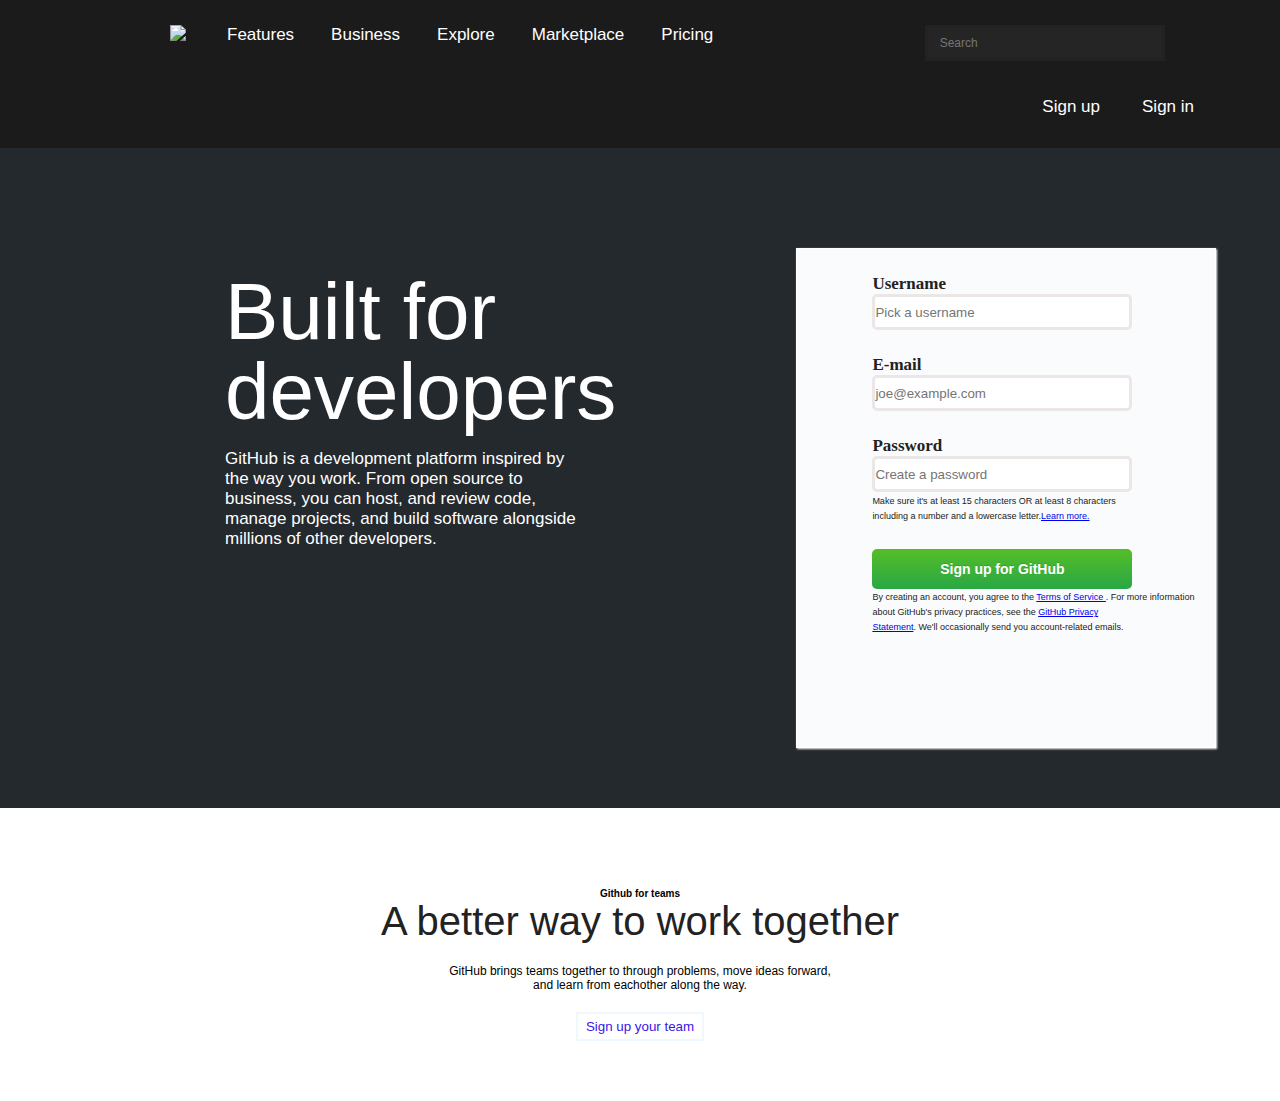
==== index.html @ 7843959c "Add files via upload" ====
<!DOCTYPE HTML>
<html lang="en">

    <head>
      <link rel="stylesheet" type="text/css" href="github.css">
      <script src="script.js" defer></script>
      <title>GitHub - Login Page</title>
    </head>
    <body>

        <header>
            <nav class="git-header">
              <div class="logo"><img src="https://s1.qwant.com/thumbr/0x380/9/e/6edb64e82aa22fce8522660a8e170cb7b8d7d72f829991e5f7b0a6d381c98c/github_logo.png?u=https%3A%2F%2Fd2eip9sf3oo6c2.cloudfront.net%2Ftags%2Fimages%2F000%2F000%2F276%2Ffull%2Fgithub_logo.png&q=0&b=1&p=0&a=0"> <a href="#" ></a></div>
              <a href="#" class="toggle-button">
                <span class="bar"></span>
                <span class="bar"></span>
                <span class="bar"></span>
              </a>
              <div class="topnav">
                <ul>    
                  <li><a href="#">Features</a></li>
                  <li><a href="#">Business</a></li>
                  <li><a href="#">Explore</a></li>
                  <li><a href="#">Marketplace</a></li>
                  <li><a href="#">Pricing</a></li>
                </ul>
              </div>
              <div class="search-container">
                <form>
                  <input type="text" placeholder="Search" name="search">
                  <button id="button_1" type="submit">Sign in</button>
                  <button id="button_2" type="submit">Sign up</button>
                </form>
              </div>
            </nav>
        </header>

        <div class="gray-writing">
            <div class="gray-text-container">
                <p id="h1-title">Built for<br>developers</p>
                <p id="above">GitHub is a development platform inspired by <br>the way you work. From <strong>open source</strong> to<br> <strong>business</strong>, you can host, and review code,<br>manage projects, and build software alongside<br>millions of other developers.</p>
            </div>
            <div class="form-container">
              <form class="sign-up-form">
                    
                    <p class="details">
                      <label>Username</label>
                      <input type=text class="input-block" placeholder="Pick a username" name="username">
                    </p>
                    
                    <p class="details">
                      <label>E-mail</label>
                      <input type=text class="input-block" placeholder="joe@example.com" name="email">
                    </p>
                    
                    <p class="details">
                      <label>Password</label>
                      <input type=text class="input-block" placeholder="Create a password" name="password">
                      <h6 class="terms">Make sure it's <span data-more-than-n-chars=""> at least 15 characters</span> OR <span data-min-chars=""> at least 8 characters<br></span> <span data-number-requirement=""> including a number</span> <span data-letter-requirement=""> and a lowercase letter.</span><a href="#">Learn more.</a>
                      </h6>
                    </p>
                  
                    <p>
                      <button id="sign-up-button">Sign up for GitHub</button>
                      <h6 class="terms">By creating an account, you agree to the <a href="#"> Terms of Service </a>. For more information about GitHub's privacy practices, see the <a href="#">GitHub Privacy <br> Statement</a>. We'll occasionally send you account-related emails.
                      </h6>
                    </p>
              </form>
            </div>
        </div>

        <div class="white-writing">
          <h6>Github for teams</h6>
            <h1>A better way to work together</h1>
              <p id="below">GitHub brings teams together to through problems, move ideas forward,<br> and learn from eachother along the way.</p>
                <button id="button_3">Sign up your team</button>
        </div>

    </body>
     
</html>
---- github.css ----
*{
  box-sizing: border-box;
  margin: 0px;
  padding: 0px;
  font-family: 'Segoe UI', Tahoma, Geneva, Verdana, sans-serif;
}
html{
  background-color: rgb(255, 255, 255);
  color: rgb(255, 255, 255);
  font-size: 12px;
  font-weight: 300;
}

/* body{
 
} */

.git-header{
  padding: 0px 5px 0px 125px;
  display: flex;
  list-style: none;
  justify-content: center;
  background: rgb(27, 27, 27);
}

.logo {
  margin-left: 45px;
  margin-right: -45px;
  margin-top: 25px;
  display: flex;
  list-style: none;
  text-decoration: none;
}

.topnav{
  /* padding: 26px 26px; */
  width: 60%;
}

.topnav ul {
  padding: 10px;
  margin-left: 50px;
  margin-right: 50px;
  background: rgb(27, 27, 27);
  text-align: center;
  display: flex;
}

.topnav li{
  list-style: none;
  display: flex;
}

.topnav li a {
  /*float: left;*/
  text-decoration: none;
  color: white;
  text-align: center;
  padding: 14px 16px;
  margin-top: 1px;
  margin-left: 10px;
  margin-right: -5px;
  font-size: 17px;
  justify-content:space-evenly;
  
}

.search-container{
  color: white;
  display: flex;
  list-style: none;
  justify-content: space-evenly;
  background: rgb(27, 27, 27);
  width: 50%;
  padding: 10px;
  margin-left: 80px;
  margin-right: 50px;
  text-align: center;
}

.search-container input[type=text] {
  padding: 12px;
  margin: 15px;
  width: 240px;
  height: 36px;
  font-size: 12px;
  color: white;
  border: #222;
  background: rgb(37, 37, 37);
  border-style: solid;
}

#button_1 {
  float: right;
  padding: 6px;
  margin: 15px;
  color: white;
  background: rgb(27, 27, 27);
  font-size: 17px;
  border: none;
  cursor: pointer;
}

#button_2 {
  float: right;
  padding: 6px;
  margin: 15px;
  color: white;
  background: rgb(27, 27, 27);
  font-size: 17px;
  border: none;
  cursor: pointer;
}

.toggle-button {
  position: absolute;
  top: 0.75rem;
  right: 1rem;
  display: none;
  flex-direction: column;
  justify-content: space-between;
  width: 30px;
  height: 21px;
}

.toggle-button .bar{
  height: 3px;
  width: 100%;
  background-color: white;
  border-radius: 5px;
}

.gray-writing{
  background-color: #24292e;
  padding-top: 20px;
  align-items: center;
  justify-content: center;
  display:flex;
  flex-direction: row;
  margin-top: 0%;
  padding-left: 100px;
}

#h1-title {
  font-size: 80px;
  color: white;
  text-align: justify;
  font-family:-apple-system, BlinkMacSystemFont, 'Segoe UI', Roboto, Oxygen, Ubuntu, Cantarell, 'Open Sans', 'Helvetica Neue', sans-serif;
  margin-top: -120px;
  line-height: 1em;
}

.gray-text-container{
  padding-top: 10px;
  padding-bottom: 20px;
  padding-left: 100px;
}

.gray-writing p {
  margin: 25px;
  font-size: 17px;
  font-weight:50;
  line-height: 20px;
  font-family:-apple-system, BlinkMacSystemFont, 'Segoe UI', Roboto, Oxygen, Ubuntu, Cantarell, 'Open Sans', 'Helvetica Neue', sans-serif;
}

#above {
  text-align: justify;
  color: white;
  font: 55px;
  margin-top: -8px;
}

.form-container{
  /*position: fixed;  Stay in place */
  margin: 5px auto;
  /* margin-left: 250px; */
  padding: 30px;
  width: 100%;
  overflow: visible; /* Enable scroll if needed */
}
.sign-up-form{
  background-color: #fafbfc;
  margin: 45px 25px 25px 125px;
  box-shadow: 1px 1px 2px;
  align-items: center;
  justify-content: center;
  border: 1px solid;
  max-width: 420px;
  width: 450px;
  height: 500px;
}

.details {
  line-height: 25px;
  margin-top: 15px;
  margin-left: 50px;
  margin-bottom: 5px;
}

.input-block{
  display: flex;
  width: 260px;
  height: 36px;
  border-radius: 5px;
  margin-left: 50px;
  border: rgb(235, 231, 231) solid;
}

label{
  color:#222;
  font-weight: bold;
  margin-left: 50px;
  font-family: Georgia, 'Times New Roman', Times, serif;
}

.terms {
  color: #222;
  font-family: 'Segoe UI', Tahoma, Geneva, Verdana, sans-serif;;
  font-weight: lighter;
  font-stretch: narrower;
  font-size: xx-small;
  margin-top: -23.5px;
  margin-left: 75px;
  line-height: 15px;
  /* padding-top: 2px; */
    
}

#sign-up-button {
  color: white;
  background-color: #28a745;
  border: #298d40;
  border-radius: 5px;
  margin-top: 20px;
  margin-left: 50px;
  display: block;
  width: 260px;
  text-align: center;
  text-shadow: 0 -1px 0 rgba(0,0,0,0.15);
  background-image: linear-gradient(#55be28, #28a745);
  position: relative;
  padding: 12px 12px;
  font-size: 14px;
  font-weight: 600;
  cursor: pointer;
  overflow: visible;
}

.white-writing{
  background-color: white;
  color: black;
  text-align: center;
  margin: 80px 0px 60px 0px;
  /*padding: -60px 0px 20px 0px;*/
}
.white-writing h6{
  font-size: smaller;
  color: black;
  font-weight: 800;
  text-align: center;
  margin-top: 20px;
}
.white-writing h1{
  font-size: 40px;
  font-weight: 100;
  font-family:'Lucida Sans', 'Lucida Sans Regular', 'Lucida Grande', 'Lucida Sans Unicode', Geneva, Verdana, sans-serif;
  color: #222;
  text-align: center;
  margin-bottom: 20px;
}
#button_3{
  padding:5px 8px 5px 8px;
  margin-top: 20px;
  color: #3915e9;
  background-color: white;
  border-color: aliceblue;
  border-style: solid;
}
#button_3:hover{
  border-style:  double;
  transform: translate(1,5);
  transform: scale(1.22);
}

@media (max-width: 400px) {
  .toggle-button {
    display: flex;
  }

  .topnav {
    /* display: none; */
    width: 100%;
  }

  .git-header {
    flex-direction: column;
    align-items: flex-start;
  }

  .topnav ul {
    width: 100%;
    flex-direction: column;
  }

  .topnav li {
    text-align: center;
  }

  .topnav li a {
    padding: 05rem 1rem;
    align-items: center;
    display: flex;
    flex-direction: column;
  }

  /* .topnav .active {
    display: flex;
  } */

  /* .form-container{
      width: auto;
      height: auto;
      flex-direction: column;
  }

  .sign-up {
    width: 100%;
  } */

}
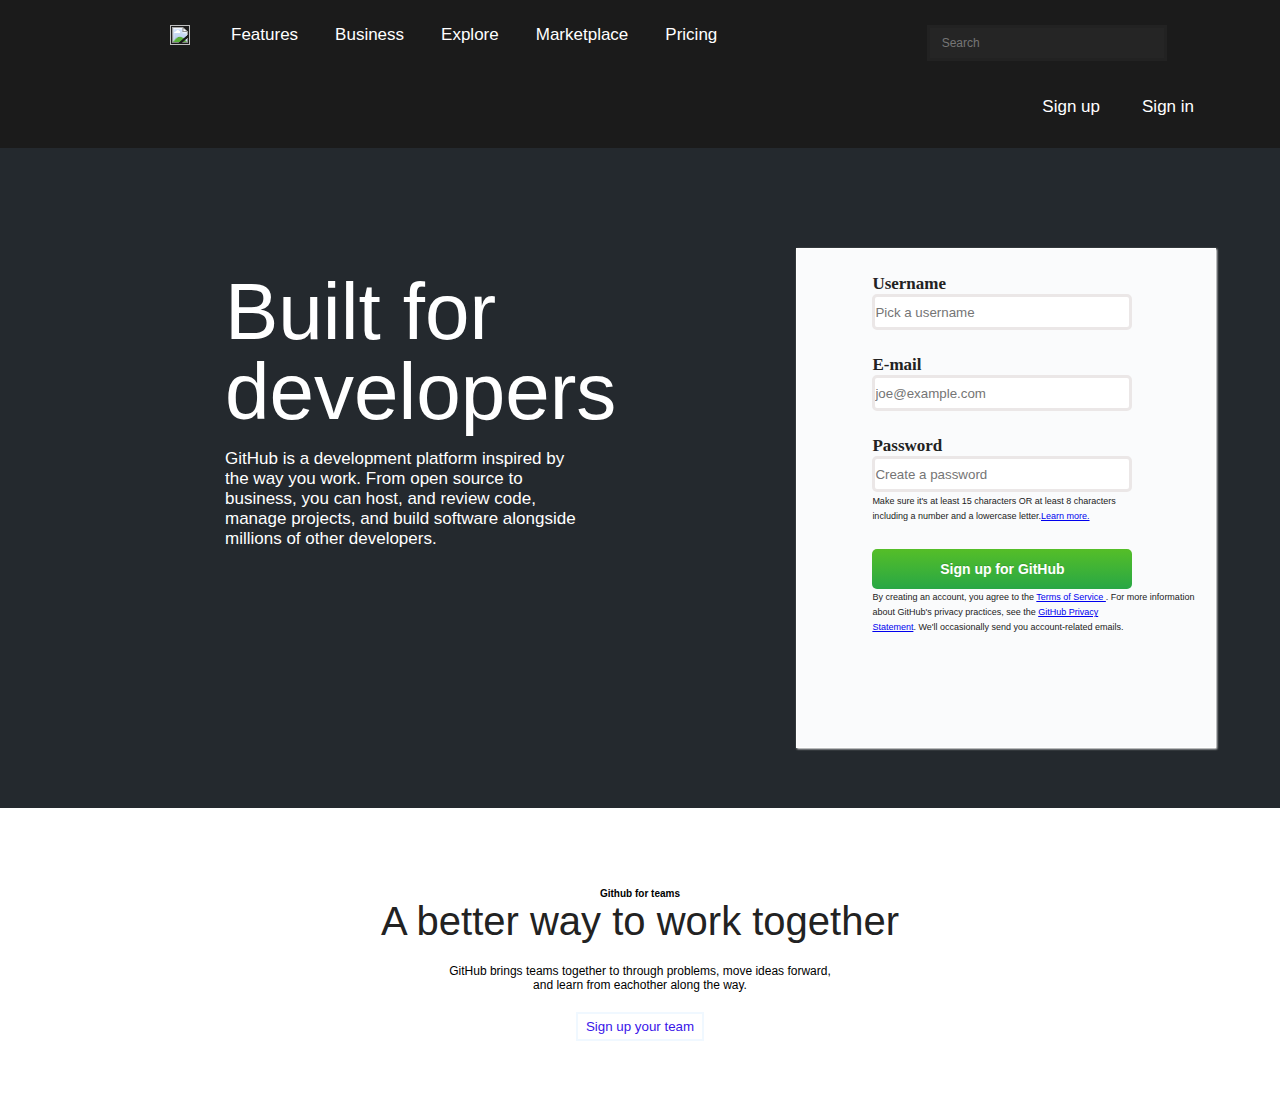
==== commit 44ca88d1: "Update index.html" ====
--- a/index.html
+++ b/index.html
@@ -10,7 +10,7 @@
 
         <header>
             <nav class="git-header">
-              <div class="logo"><img src="https://s1.qwant.com/thumbr/0x380/9/e/6edb64e82aa22fce8522660a8e170cb7b8d7d72f829991e5f7b0a6d381c98c/github_logo.png?u=https%3A%2F%2Fd2eip9sf3oo6c2.cloudfront.net%2Ftags%2Fimages%2F000%2F000%2F276%2Ffull%2Fgithub_logo.png&q=0&b=1&p=0&a=0"> <a href="#" ></a></div>
+              <div class="logo"><img src="https://s1.qwant.com/thumbr/0x380/9/e/6edb64e82aa22fce8522660a8e170cb7b8d7d72f829991e5f7b0a6d381c98c/github_logo.png?u=https%3A%2F%2Fd2eip9sf3oo6c2.cloudfront.net%2Ftags%2Fimages%2F000%2F000%2F276%2Ffull%2Fgithub_logo.png&q=0&b=1&p=0&a=0" width="20px" height="20px"> <a href="#" ></a></div>
               <a href="#" class="toggle-button">
                 <span class="bar"></span>
                 <span class="bar"></span>
@@ -78,4 +78,4 @@
 
     </body>
      
-</html>+</html>
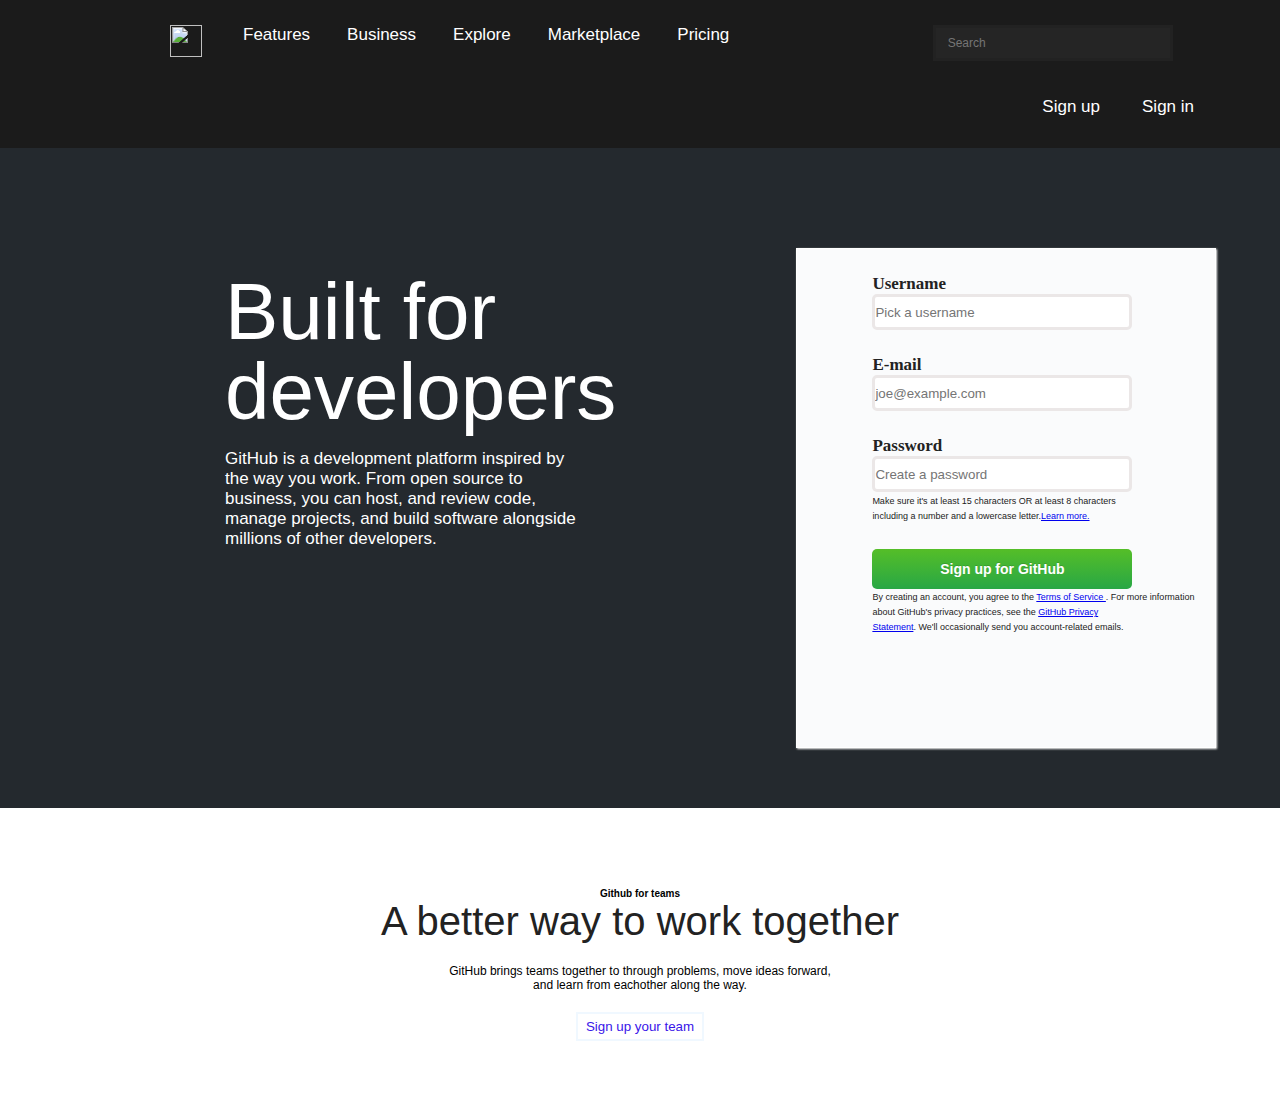
==== commit d2adc2a1: "Update index.html" ====
--- a/index.html
+++ b/index.html
@@ -10,7 +10,7 @@
 
         <header>
             <nav class="git-header">
-              <div class="logo"><img src="https://s1.qwant.com/thumbr/0x380/9/e/6edb64e82aa22fce8522660a8e170cb7b8d7d72f829991e5f7b0a6d381c98c/github_logo.png?u=https%3A%2F%2Fd2eip9sf3oo6c2.cloudfront.net%2Ftags%2Fimages%2F000%2F000%2F276%2Ffull%2Fgithub_logo.png&q=0&b=1&p=0&a=0" width="20px" height="20px"> <a href="#" ></a></div>
+              <div class="logo"><img src="https://s1.qwant.com/thumbr/0x380/9/e/6edb64e82aa22fce8522660a8e170cb7b8d7d72f829991e5f7b0a6d381c98c/github_logo.png?u=https%3A%2F%2Fd2eip9sf3oo6c2.cloudfront.net%2Ftags%2Fimages%2F000%2F000%2F276%2Ffull%2Fgithub_logo.png&q=0&b=1&p=0&a=0" width="32px" height="32px"> <a href="#" ></a></div>
               <a href="#" class="toggle-button">
                 <span class="bar"></span>
                 <span class="bar"></span>
